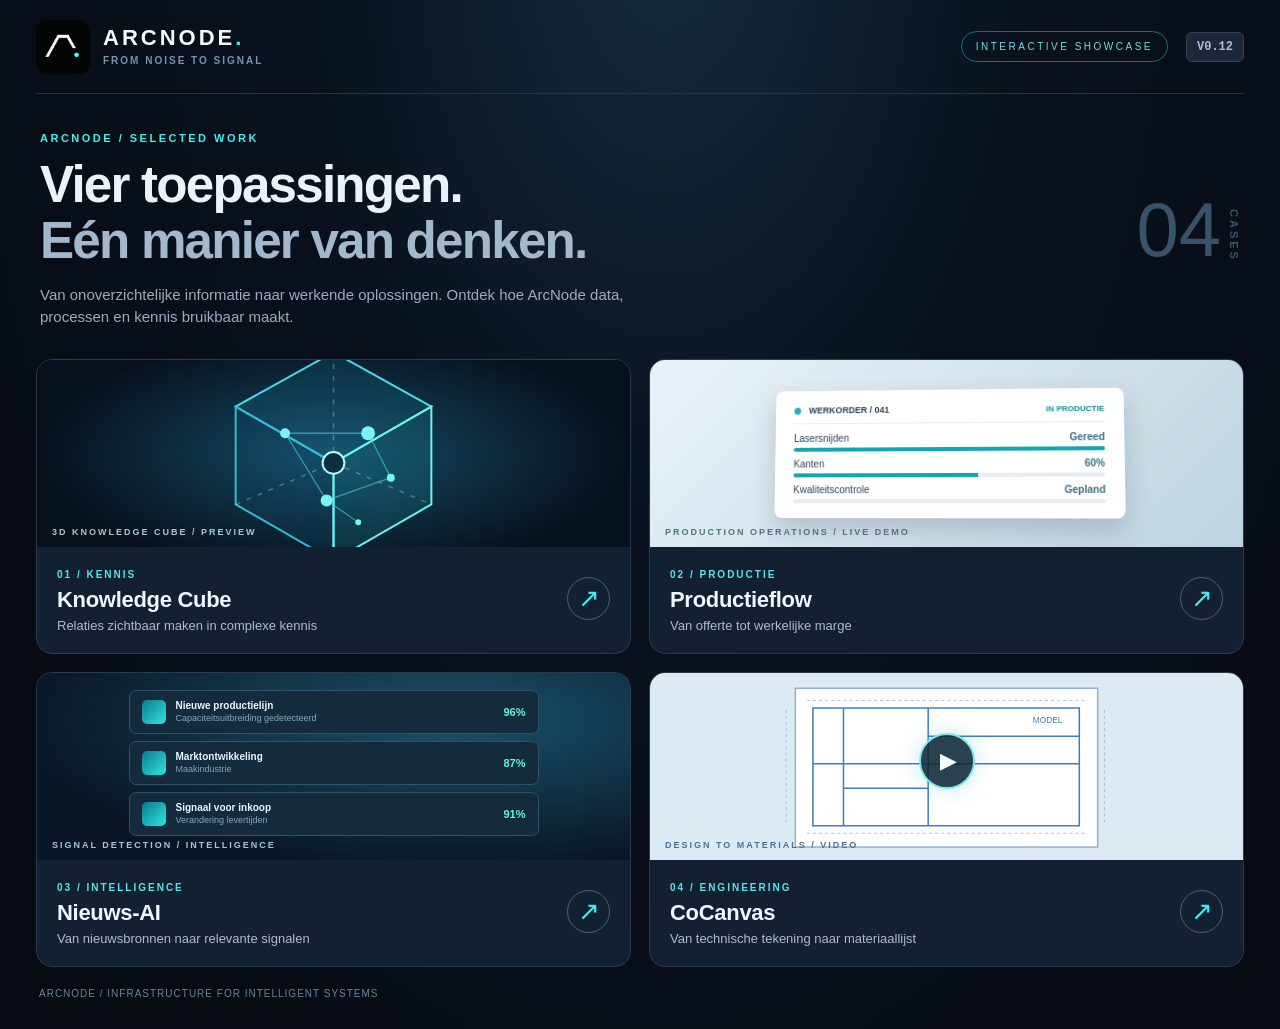
==== showcase/index.html @ 4f893fad "Fix showcase folder structure" ====
<!DOCTYPE html>
<html lang="nl">
<head>
  <meta charset="UTF-8" />
  <meta name="viewport" content="width=device-width,initial-scale=1,viewport-fit=cover" />
  <meta name="theme-color" content="#070c13" />
  <title>ArcNode — Showcase v0.12</title>
  <link rel="icon" href="assets/arcnode-logo.png" type="image/png" />
  <link rel="stylesheet" href="assets/app.css?v=12" />
  <link rel="stylesheet" href="assets/news.css?v=12" />
  <script defer src="assets/news.js?v=12-hetzner-1"></script>
  <link rel="stylesheet" href="assets/cube.css?v=12" />
  <script defer src="assets/cube.js?v=12"></script>
  <script defer src="assets/app.js?v=12"></script>
</head>
<body>
  <div class="app-root">
    <header class="site-header">
      <button id="brand-home" class="brand-mark" type="button" aria-label="Ga naar ArcNode overzicht">
        <img src="assets/arcnode-logo.png" alt="Origineel ArcNode beeldmerk" width="50" height="50" />
        <span class="brand-wordmark">ARCNODE<span class="brand-period">.</span><small>FROM NOISE TO SIGNAL</small></span>
      </button>
      <div class="header-right"><span class="header-label">INTERACTIVE SHOWCASE</span><span id="version-label" class="version-label">V0.12</span></div>
    </header>
    <main>
      <section id="home-view" class="view" aria-label="ArcNode hoofdscherm">
        <div class="home-heading">
          <div><div class="overline">ARCNODE / SELECTED WORK</div><h1>Vier toepassingen.<br /><span>Eén manier van denken.</span></h1>
          <p>Van onoverzichtelijke informatie naar werkende oplossingen. Ontdek hoe ArcNode data, processen en kennis bruikbaar maakt.</p></div>
          <div class="home-counter"><strong>04</strong><span>CASES</span></div>
        </div>
        <div class="case-grid">
          <button type="button" class="case-card case-cube" data-case="cube">
            <div class="card-illustration cube-ill">
              <svg viewBox="0 0 600 245" preserveAspectRatio="xMidYMid slice" aria-hidden="true">
                <defs><radialGradient id="cube-glow"><stop stop-color="#154964"/><stop offset="1" stop-color="#07111d"/></radialGradient></defs>
                <rect width="600" height="245" fill="url(#cube-glow)"/>
                <g transform="translate(0,-1)">
                  <polygon points="300,21 399,76 300,133 201,76" fill="#1b99b5" fill-opacity=".14" stroke="#4ad8e9" stroke-width="2"/>
                  <polygon points="201,76 300,133 300,232 201,175" fill="#14779e" fill-opacity=".12" stroke="#35b9d4" stroke-width="2"/>
                  <polygon points="399,76 300,133 300,232 399,175" fill="#24d0d7" fill-opacity=".12" stroke="#6af4ef" stroke-width="2"/>
                  <path d="M300 21V133M201 175L300 133 399 175M300 232V133" stroke="#9cfbfa" stroke-width="1.5" stroke-dasharray="5 7" opacity=".32" fill="none"/>
                  <path d="M251 103L335 103 358 148 293 171 251 103M293 171L325 193" fill="none" stroke="#53d9e3" stroke-opacity=".55" stroke-width="1.3"/>
                  <g fill="#79f4f6"><circle cx="251" cy="103" r="5"/><circle cx="335" cy="103" r="7"/><circle cx="358" cy="148" r="4"/><circle cx="293" cy="171" r="6"/><circle cx="325" cy="193" r="3"/></g>
                  <circle cx="300" cy="133" r="11" fill="#112e40" stroke="#abffff" stroke-width="2"/>
                </g>
              </svg>
              <span class="vis-caption">3D KNOWLEDGE CUBE / PREVIEW</span>
            </div>
            <div class="card-information"><div><small>01 / KENNIS</small><h2>Knowledge Cube</h2><p>Relaties zichtbaar maken in complexe kennis</p></div><span class="card-go">↗</span></div>
          </button>
          <button type="button" class="case-card case-production" data-case="production">
            <div class="card-illustration production-ill"><div class="mini-workstation"><div class="mini-head"><span class="mini-dot"></span><span>WERKORDER / 041</span><span class="mini-status">IN PRODUCTIE</span></div><div class="mini-row"><span>Lasersnijden</span><b>Gereed</b></div><div class="mini-bar"><i style="width:100%"></i></div><div class="mini-row"><span>Kanten</span><b>60%</b></div><div class="mini-bar"><i style="width:60%"></i></div><div class="mini-row"><span>Kwaliteitscontrole</span><b>Gepland</b></div><div class="mini-bar"><i style="width:0%"></i></div></div><span class="vis-caption">PRODUCTION OPERATIONS / LIVE DEMO</span></div>
            <div class="card-information"><div><small>02 / PRODUCTIE</small><h2>Productieflow</h2><p>Van offerte tot werkelijke marge</p></div><span class="card-go">↗</span></div>
          </button>
          <button type="button" class="case-card case-news" data-case="news">
            <div class="card-illustration news-ill"><div class="news-pulse"><div class="news-item"><i></i><div><b>Nieuwe productielijn</b><small>Capaciteitsuitbreiding gedetecteerd</small></div><strong>96%</strong></div><div class="news-item"><i></i><div><b>Marktontwikkeling</b><small>Maakindustrie</small></div><strong>87%</strong></div><div class="news-item"><i></i><div><b>Signaal voor inkoop</b><small>Verandering levertijden</small></div><strong>91%</strong></div></div><span class="vis-caption">SIGNAL DETECTION / INTELLIGENCE</span></div>
            <div class="card-information"><div><small>03 / INTELLIGENCE</small><h2>Nieuws-AI</h2><p>Van nieuwsbronnen naar relevante signalen</p></div><span class="card-go">↗</span></div>
          </button>
          <button type="button" class="case-card case-cocanvas" data-case="cocanvas">
            <div class="card-illustration cocanvas-ill"><div class="schematic"><svg viewBox="0 0 560 245" preserveAspectRatio="xMidYMid meet" aria-hidden="true"><rect x="82" y="20" width="396" height="208" fill="white" stroke="#96b2ce" stroke-width="2"/><g fill="none" stroke="#417eb9" stroke-width="2"><path d="M105 46H454V200H105ZM145 46V200M256 46V200M105 119H454M256 83H454M145 151H256"/></g><g fill="none" stroke="#98b4ca" stroke-width="1" stroke-dasharray="4 4"><path d="M97 36H464M97 210H464M70 48V200M487 48V200"/></g><text x="393" y="65" fill="#4375aa" font-size="11">MODEL</text></svg><span class="video-play">▶</span></div><span class="vis-caption">DESIGN TO MATERIALS / VIDEO</span></div>
            <div class="card-information"><div><small>04 / ENGINEERING</small><h2>CoCanvas</h2><p>Van technische tekening naar materiaallijst</p></div><span class="card-go">↗</span></div>
          </button>
        </div>
        <footer class="home-footer"><span>ARCNODE / INFRASTRUCTURE FOR INTELLIGENT SYSTEMS</span><span></span></footer>
      </section>
      <section id="detail-view" class="view is-hidden" aria-label="Geselecteerde toepassing">
        <div class="detail-toolbar"><button id="go-home" class="back-button" type="button">← Terug naar overzicht</button><span id="detail-kicker" class="detail-kicker"></span></div>
        <div class="detail-heading"><div><h1 id="detail-title"></h1><p id="detail-subtitle"></p></div><div class="detail-tag">ARCNODE / DEMO</div></div>
        <div id="detail-body"></div>
      </section>
    </main>
  </div>
</body>
</html>
---- showcase/assets/app.css ----
:root{font-family:Inter,"Segoe UI",Arial,sans-serif;font-synthesis:none;color:#e9f3fc;background:#070c13;--accent:#42edee;--muted:#9bacc0;--border:#25374b;--ink:#152b3e}*{box-sizing:border-box}body{margin:0;min-height:100vh;background:radial-gradient(ellipse at 52% -7%,#162b3d 0%,#08111d 39%,#070c13 83%)}button,input,select,textarea{font:inherit}button{cursor:pointer}button:focus-visible,input:focus-visible,textarea:focus-visible{outline:3px solid #23d4dc;outline-offset:3px}.app-root{max-width:1440px;margin:0 auto;padding:0 36px 30px}.site-header{min-height:94px;display:flex;align-items:center;justify-content:space-between;border-bottom:1px solid #243446;gap:12px}.brand-mark{display:flex;align-items:center;gap:13px;background:none;color:#f6fbff;border:0;padding:0}.brand-mark img{width:54px;height:54px;object-fit:contain;border-radius:11px}.brand-wordmark{font-weight:700;font-size:22px;letter-spacing:3px;text-align:left;line-height:1.05}.brand-period{color:var(--accent)}.brand-wordmark small{display:block;margin-top:7px;font-size:10px;color:#7595ad;letter-spacing:2.0px;font-weight:600}.header-right{display:flex;align-items:center;gap:18px}.header-label{font-size:10px;letter-spacing:2.5px;color:#74dadd;border:1px solid #286877;padding:9px 14px;border-radius:30px}.version-label{font:700 12px/1 monospace;color:#adbece;background:#1b2839;border:1px solid #324354;border-radius:6px;padding:8px 10px}.view{padding-top:30px}.is-hidden{display:none!important}.home-heading{display:flex;justify-content:space-between;align-items:center;margin:8px 4px 30px}.overline{font-size:11px;color:var(--accent);letter-spacing:2.5px;font-weight:700}.home-heading h1{font-size:clamp(30px,4vw,52px);line-height:1.1;letter-spacing:-1.8px;margin:13px 0 14px;font-weight:650}.home-heading h1 span{color:#a4b8cb}.home-heading p{max-width:650px;color:var(--muted);line-height:1.5;font-size:15px;margin:0}.home-counter{display:flex;align-items:end;gap:7px;color:#385369}.home-counter strong{font-size:76px;line-height:.9;font-weight:300}.home-counter span{font-size:11px;font-weight:600;letter-spacing:3px;writing-mode:vertical-rl;padding-bottom:3px}.case-grid{display:grid;grid-template-columns:repeat(2,minmax(0,1fr));gap:18px}.case-card{text-align:left;color:#ecf7ff;border:1px solid #293b4d;background:#132032;border-radius:16px;overflow:hidden;transition:transform .2s,border-color .2s,box-shadow .2s;padding:0;min-width:0}.case-card:hover{transform:translateY(-3px);border-color:var(--accent);box-shadow:0 10px 32px #00e6ea14}.card-illustration{height:187px;position:relative;overflow:hidden}.card-illustration .vis-caption{position:absolute;bottom:10px;left:15px;color:#a9c5d3;font-size:9px;letter-spacing:2px;font-weight:650}.cube-ill{background:#081321}.cube-ill svg{width:100%;height:100%}.connections{animation:move-lines 8s linear infinite}.glow-nodes circle{transform-box:fill-box;transform-origin:center;animation:pulse 3s ease-in-out infinite}.glow-nodes circle:nth-child(even){animation-delay:-1.25s}.production-ill{background:linear-gradient(135deg,#e9f2f7,#bed4e0);display:flex;align-items:center;justify-content:center}.production-ill .vis-caption{color:#527386}.mini-workstation{width:min(78%,350px);padding:15px 19px;background:white;border-radius:8px;box-shadow:0 12px 25px #213b5536;color:#304458;transform:perspective(700px) rotateX(4deg) rotateY(-4deg)}.mini-head{display:flex;align-items:center;gap:8px;font-size:9px;font-weight:700;border-bottom:1px solid #e6ebef;padding-bottom:8px;margin-bottom:9px}.mini-dot{width:7px;height:7px;border-radius:50%;background:#20b1c0}.mini-status{margin-left:auto;font-size:8px;color:#038f9c}.mini-row{display:flex;justify-content:space-between;margin-top:7px;font-size:10px}.mini-row b{color:#396d7f}.mini-bar{height:4px;background:#e6edf2;border-radius:6px;margin-top:4px;overflow:hidden}.mini-bar i{display:block;background:#10a7b4;height:100%}.news-ill{background:radial-gradient(ellipse at 70% 25%,#18526b,#091625 75%);display:flex;align-items:center;justify-content:center}.news-pulse{width:min(82%,410px)}.news-item{background:#142b3d;border:1px solid #315166;border-radius:7px;margin-bottom:7px;padding:9px 12px;display:flex;align-items:center;gap:10px;animation:news-arrive 6s ease-in-out infinite}.news-item:nth-child(2){animation-delay:-2s}.news-item:nth-child(3){animation-delay:-4s}.news-item>i{width:24px;height:24px;flex:none;border-radius:5px;background:linear-gradient(135deg,#0a7a91,#31e4df)}.news-item>div{display:grid;gap:2px;flex:1}.news-item b{font-size:10px}.news-item small{font-size:9px;color:#89a8bb}.news-item strong{font-size:11px;color:#64f6d3}.cocanvas-ill{background:#dceaf3}.cocanvas-ill .vis-caption{color:#4e7190}.schematic{position:absolute;inset:0;display:flex;justify-content:center}.schematic svg{height:100%;width:100%}.video-play{position:absolute;left:50%;top:47%;transform:translate(-50%,-50%);display:grid;place-items:center;width:56px;height:56px;background:#0a2536dd;border:2px solid #79e6e9;border-radius:50%;font-size:22px;color:white;padding-left:3px;box-shadow:0 0 22px #11a4b53b}.card-information{padding:17px 20px 20px;display:flex;align-items:center;justify-content:space-between;gap:20px}.card-information small{font-size:10px;color:#5de1e3;letter-spacing:2px;font-weight:700}.card-information h2{margin:5px 0 5px;font-size:22px;letter-spacing:-.3px}.card-information p{margin:0;color:#a9bdce;font-size:13px}.card-go{border:1px solid #426477;border-radius:50%;width:43px;height:43px;display:grid;place-items:center;color:var(--accent);font-size:26px;flex-shrink:0}.home-footer{padding:21px 3px 0;display:flex;justify-content:space-between;gap:12px;font-size:10px;letter-spacing:1px;color:#6a859a}.detail-toolbar{display:flex;justify-content:space-between;align-items:center;margin-bottom:19px}.back-button{border:1px solid #365168;border-radius:8px;color:#77eff0;background:#101b2b;padding:12px 15px;font-size:13px}.back-button:hover{border-color:var(--accent)}.detail-kicker,.detail-tag{font-size:10px;letter-spacing:2px;color:#83a2b8}.detail-heading{display:flex;justify-content:space-between;align-items:center;margin-bottom:22px;gap:16px}.detail-heading h1{font-size:32px;margin:0 0 5px;letter-spacing:-.6px}.detail-heading p{color:#a0b5c8;font-size:14px;line-height:1.5;margin:0}.detail-tag{border:1px solid #2d4657;border-radius:30px;padding:9px 12px}.production-frame{background:#edf2f6;border-radius:14px;overflow:hidden;color:var(--ink);border:1px solid #bad0df;box-shadow:0 18px 48px #0005}.production-top{display:flex;justify-content:space-between;align-items:center;padding:14px 25px;background:#fff;border-bottom:1px solid #d5e1e9}.production-top strong{font-size:14px;color:#1c4057;letter-spacing:.3px}.production-top small{font-size:11px;color:#608298}.production-top .prod-badge{font-size:10px;font-weight:700;letter-spacing:1px;color:#047f83;background:#ddf7f4;border-radius:20px;padding:8px 12px}.steps{display:grid;grid-template-columns:repeat(4,minmax(0,1fr));gap:0;background:#f5f9fb;border-bottom:1px solid #d4e0e7}.step{min-width:0;display:flex;align-items:center;gap:9px;padding:17px 18px;border-bottom:3px solid transparent;color:#7a93a7;font-size:12px;font-weight:700}.step span{display:grid;place-items:center;width:28px;height:28px;border:1px solid #cfdae3;border-radius:50%;font-size:11px;flex:none}.step.active{background:#e3f7f8;border-bottom-color:#11b1ba;color:#105c6d}.step.active span{background:#1a9aa8;color:#fff;border-color:#1a9aa8}.step.completed span{background:#cff2ee;border-color:#acf0e6;color:#098879}.work-area{padding:24px 25px 28px;min-height:455px}.work-title{display:flex;justify-content:space-between;align-items:start;gap:16px;margin-bottom:22px}.work-title .meta{font-size:10px;color:#537d92;letter-spacing:1.7px;font-weight:700}.work-title h2{font-size:27px;color:#18344a;letter-spacing:-.7px;margin:5px 0 6px}.work-title p{font-size:13px;line-height:1.5;color:#658195;max-width:780px;margin:0}.work-title .status{background:#def4f4;color:#117984;border-radius:30px;font-size:11px;padding:9px 13px;font-weight:700;white-space:nowrap}.two-col{display:grid;grid-template-columns:minmax(0,1.55fr) minmax(295px,1fr);gap:20px}.white-panel{background:#fff;border:1px solid #d6e1e9;border-radius:11px;padding:21px}.white-panel h3{margin:0 0 17px;font-size:15px;color:#18364a;display:flex;justify-content:space-between}.white-panel h3 small{font-weight:500;color:#718a9c;font-size:11px}.form-grid{display:grid;grid-template-columns:repeat(2,minmax(0,1fr));gap:15px}.form-field{display:flex;flex-direction:column;gap:7px;font-size:12px;color:#546f82;font-weight:650;min-width:0}.form-field input,.form-field textarea{width:100%;background:#f9fbfd;border:1px solid #bfcfdc;border-radius:7px;padding:11px 12px;color:#1d4055;min-height:41px}.form-field input:focus,.form-field textarea:focus{border-color:#0da4ab}.form-field textarea{min-height:92px;resize:vertical}.full-span{grid-column:1/-1}.formula-note{border-top:1px solid #e3edf1;padding-top:14px;margin-top:18px;font-size:11px;color:#7890a0;line-height:1.5}.cost-line,.margin-line{display:flex;justify-content:space-between;align-items:center;gap:10px;padding:10px 0;font-size:13px;border-bottom:1px solid #ebeff3}.cost-line span{color:#637f90}.cost-line strong{color:#244257;white-space:nowrap}.total-line{background:#e9f8f8;border-radius:9px;padding:18px 15px;margin-top:16px}.total-line small{display:block;color:#548491;font-size:11px;margin-bottom:4px}.total-line strong{font-size:29px;color:#0d6f7c;letter-spacing:-.4px}.summary-sub{margin-top:12px;display:flex;justify-content:space-between;gap:10px;font-size:13px;color:#55768a}.summary-sub b{color:#207481}.action-row{display:flex;gap:12px;align-items:center;justify-content:flex-end;margin-top:22px;flex-wrap:wrap}.action-primary,.action-ghost,.action-soft{border-radius:8px;padding:13px 18px;font-size:13px;font-weight:700;border:1px solid transparent}.action-primary{background:#088a94;border-color:#088a94;color:white}.action-primary:hover{background:#04737d}.action-ghost{border-color:#bfd0dd;color:#386176;background:white}.action-soft{background:#e6f4f6;color:#0b7380;border-color:#bce3e6}.kpi-grid{display:grid;grid-template-columns:repeat(3,minmax(0,1fr));gap:12px;margin-bottom:18px}.kpi{border:1px solid #d6e1e8;background:#fff;border-radius:9px;padding:16px 18px}.kpi small{display:block;color:#72899a;font-size:11px;margin-bottom:7px}.kpi strong{color:#163e50;font-size:22px}.process-route{display:grid;gap:10px}.route-row{display:flex;align-items:center;gap:12px;background:#fff;border:1px solid #dae6ed;border-radius:9px;padding:14px 16px}.route-row .route-number{display:grid;place-items:center;border-radius:7px;background:#dbf5f4;color:#13888d;font-weight:700;width:35px;height:35px;font-size:12px}.route-row div{flex:1}.route-row b{display:block;font-size:13px;color:#254458}.route-row small{color:#6c899b;font-size:11px}.route-row .route-time{color:#3b7887;font-size:12px}.instruction{border-left:3px solid #23afba;background:#e7f7f8;padding:13px;color:#476e7e;font-size:12px;margin-top:16px}.breakdown{width:100%;border-collapse:collapse;font-size:13px}.breakdown th{text-align:right;background:#e9f2f6;color:#537a8e;font-size:11px;padding:12px}.breakdown td{padding:14px 12px;text-align:right;border-bottom:1px solid #e8eef2;color:#274b60}.breakdown th:first-child,.breakdown td:first-child{text-align:left}.breakdown tfoot td{background:#eaf6f6;font-weight:800}.warning{color:#bd6337!important}.positive{color:#09887c!important}.note-card{background:#ecf4f8;border:1px solid #d0e0e8;border-radius:10px;padding:17px;font-size:12px;line-height:1.6;color:#5a788a}.actual-grid{display:grid;grid-template-columns:repeat(2,minmax(0,1fr));gap:18px}.margin-summary{display:grid;grid-template-columns:repeat(3,minmax(0,1fr));gap:12px;margin-bottom:20px}.margin-box{background:#fff;border:1px solid #d6e1e9;border-radius:10px;padding:17px}.margin-box small{display:block;color:#678496;font-size:11px;margin-bottom:8px}.margin-box strong{font-size:23px;color:#1b4258}.case-placeholder{min-height:400px;background:radial-gradient(ellipse at 54% 40%,#17314a,#0a1827 70%);border:1px solid #2d455b;border-radius:14px;display:flex;flex-direction:column;justify-content:center;align-items:center;text-align:center;padding:35px;gap:16px}.case-placeholder h2{font-size:26px;margin:0}.case-placeholder p{max-width:610px;font-size:14px;color:#b7c7d7;line-height:1.65;margin:0}.case-placeholder .placeholder-label{font-size:10px;letter-spacing:2px;color:#7deded;border:1px solid #337e84;border-radius:20px;padding:9px 14px}.placeholder-icon{font-size:56px;line-height:1;color:#4cecf2}.news-demo{background:#edf3f7;color:#1b3850;padding:24px;border-radius:14px;min-height:390px}.news-heading{display:flex;justify-content:space-between;align-items:center;gap:10px}.news-heading h2{margin:0;font-size:22px}.news-heading small{color:#5e879c}.topic-buttons{display:flex;flex-wrap:wrap;gap:10px;margin:18px 0}.topic-buttons button{border:1px solid #bed0dc;background:white;color:#41687d;border-radius:7px;padding:10px 14px;font-size:12px}.topic-buttons button.selected{background:#056f83;color:white;border-color:#056f83}.story-grid{display:grid;grid-template-columns:repeat(2,minmax(0,1fr));gap:14px}.story{background:#fff;border:1px solid #d2e1ea;border-radius:10px;padding:19px}.story small{font-size:11px;color:#008e93;font-weight:700}.story h3{font-size:17px;margin:9px 0}.story p{font-size:13px;color:#647d8c;line-height:1.45}.story footer{font-size:11px;color:#8aa1b0;border-top:1px solid #e1eaef;padding-top:12px;margin-top:15px}.video-area{min-height:400px;background:#e8f1f7;border-radius:14px;display:grid;place-items:center;color:#2b5978;text-align:center;padding:28px}.video-area h2{font-size:28px;margin:0 0 8px}.video-area p{max-width:580px;line-height:1.6;margin:0 auto;color:#68869b}.video-area video{width:100%;max-height:650px}.product-footer{padding:17px 24px;color:#92a8ba;display:flex;justify-content:space-between;gap:10px;font-size:10px;letter-spacing:1px}.product-footer b{color:#53e5e5}.focus-num{font-variant-numeric:tabular-nums}@keyframes move-lines{to{stroke-dashoffset:-90}}@keyframes pulse{50%{opacity:.6;transform:scale(1.18)}}@keyframes news-arrive{50%{transform:translateX(5px);border-color:#4398a6}}
@media(max-width:850px){.app-root{padding:0 18px 22px}.card-illustration{height:152px}.home-counter{display:none}.two-col{grid-template-columns:1fr}.work-area{padding:17px}.steps .step{padding:11px 9px;font-size:11px;gap:5px}.step span{width:23px;height:23px}.detail-heading h1{font-size:28px}.work-title h2{font-size:25px}}
@media(max-width:600px){.site-header{min-height:75px}.brand-mark img{width:42px;height:42px}.brand-wordmark{font-size:16px;letter-spacing:2px}.brand-wordmark small{font-size:7px}.header-label{display:none}.home-heading h1{font-size:31px}.case-grid{gap:10px}.card-illustration{height:135px}.card-information{padding:12px}.card-information h2{font-size:17px}.card-information p{font-size:11px}.card-information small{font-size:8px;letter-spacing:1px}.card-go{display:none}.home-footer{display:block;font-size:9px;line-height:1.8}.detail-tag{display:none}.step{justify-content:center;flex-direction:column;text-align:center;gap:5px!important;padding:10px 4px!important;font-size:10px!important}.production-top{padding:13px}.production-top small{display:none}.work-title{flex-direction:column}.form-grid,.actual-grid{grid-template-columns:1fr}.kpi-grid,.margin-summary{grid-template-columns:repeat(2,minmax(0,1fr))}.kpi strong,.margin-box strong{font-size:18px}.story-grid{grid-template-columns:1fr}.breakdown{font-size:11px}.breakdown th,.breakdown td{padding:10px 5px}.product-footer{display:block}}
@media(prefers-reduced-motion:reduce){.case-card,.connections,.glow-nodes circle,.news-item{animation:none!important;transition:none!important}}
@media(max-width:600px){.detail-toolbar{align-items:flex-start;flex-direction:column;gap:11px}.step{overflow-wrap:anywhere;min-width:0;font-size:9px!important}.product-footer span{display:block;margin-top:5px}}
---- showcase/assets/news.css ----
/* ArcNode Nieuws-AI v0.9 — light, quiet source-first layout */
.news-detail-mode .detail-heading{display:none}
.news-detail-mode .detail-toolbar{margin-bottom:13px}
.news-workspace{--text:#1b374c;--sub:#678498;--line:#d9e5eb;--accent:#008c9b;color:var(--text);background:#fff;border:1px solid #a9c3d0;border-radius:11px;overflow:hidden;box-shadow:0 13px 35px #0003}
.news-workspace *{box-sizing:border-box}.news-workspace button,.news-workspace input{font:inherit}
.news-strip{background:#fff;display:flex;justify-content:space-between;align-items:center;padding:14px 20px;border-bottom:1px solid var(--line);gap:10px}.news-strip>div{display:grid;gap:3px}.news-eyebrow{font-size:10px;color:#168c9b;letter-spacing:1.1px;font-weight:750}.news-strip strong{font-size:18px;font-weight:750}.news-strip strong span{font-weight:450;color:#7890a2}.news-strip>#signal-count{font-size:12px;color:#678396;white-space:nowrap}
.news-columns{display:grid;grid-template-columns:minmax(0,1fr) minmax(0,.98fr);align-items:stretch;min-height:600px}
.news-left{min-width:0;background:#f7fafb;border-right:1px solid var(--line)}.news-right{min-width:0;background:#fff;padding:0 17px 18px;display:flex;flex-direction:column;gap:0}
.signals-toolbar{display:flex;align-items:center;gap:14px;padding:15px 15px 8px}.signal-search{flex:1;min-width:80px}.signal-search input{display:block;width:100%;min-height:37px;border-radius:6px;padding:8px 10px;border:1px solid #b9cdd9;background:#fff;color:#1a394c;font-size:13px}.signal-threshold{display:flex;gap:7px;align-items:center;font-size:11px;color:#647e91;white-space:nowrap}.signal-threshold output{color:#087f8d;font-weight:800}.signal-threshold input{width:72px;accent-color:#029ca8}.visually-hidden{position:absolute;height:1px;width:1px;overflow:hidden;clip:rect(0,0,0,0);white-space:nowrap}
.signal-categories{display:flex;flex-wrap:wrap;gap:5px;padding:4px 15px 13px;border-bottom:1px solid var(--line)}.signal-categories button{border:1px solid #c8dce5;background:#fff;color:#577588;border-radius:5px;padding:6px 9px;font-size:11px;cursor:pointer}.signal-categories button.active{color:#fff;background:#0c4155;border-color:#0c4155}.signal-categories button:hover{border-color:#08a9b3}
.signal-list{display:grid;gap:7px;max-height:650px;overflow:auto;padding:12px}.signal-card{background:#fff;border:1px solid #d7e3e9;border-radius:7px;overflow:hidden}.signal-card.selected{border-color:#0fb8c6;box-shadow:inset 3px 0 #0bb9c3}.signal-select{display:grid;gap:7px;text-align:left;color:inherit;border:0;width:100%;padding:12px 15px;background:transparent;cursor:pointer}.signal-select:hover{background:#f2fbfc}.signal-top{display:flex;justify-content:space-between;align-items:center;gap:8px}.signal-category{background:#e7f4f7;color:#137a89;font-size:10px;font-weight:750;padding:3px 7px;border-radius:4px}.signal-confidence{font-size:11px;color:#0e7181;font-weight:800}.signal-title{font-size:14px;line-height:1.35;color:#17344a;letter-spacing:-.1px}.signal-meta{font-size:11px;color:#8a9fac}.signal-reason{border-top:1px solid #e7edf0;padding-top:7px;font-size:12px;color:#547284;line-height:1.45}
.source-title{font-size:10px;letter-spacing:1.2px;color:#16889a;font-weight:800;padding:17px 0 10px}.source-browser{border:1px solid #d4e1e7;border-radius:8px;overflow:hidden;background:white}.browser-top{display:flex;align-items:center;gap:9px;background:#f1f5f7;border-bottom:1px solid #d7e4e9;padding:9px 11px;font-size:11px}.browser-dot{width:8px;height:8px;border-radius:50%;background:#24b0b7;flex:none}.browser-domain{white-space:nowrap;overflow:hidden;text-overflow:ellipsis;color:#5b7487;flex:1}.browser-top a{color:#067988;text-decoration:none;font-weight:700;white-space:nowrap}.browser-top a:hover{text-decoration:underline}.article-frame{display:block;border:0;width:100%;height:310px;background:#fff}.source-empty{color:#7691a1;padding:40px 15px;text-align:center;font-size:12px}
.sector-panel{margin-top:17px;border:1px solid #d9e5eb;border-radius:8px;background:#fbfdfe;overflow:hidden}.sector-title{display:flex;align-items:center;justify-content:space-between;padding:14px 14px 10px}.sector-title>div{display:grid;gap:5px}.sector-title strong{font-size:15px}.sector-title>a{color:#11899a;text-decoration:none;font-size:17px}.sector-eyebrow{font-size:10px;letter-spacing:1.1px;color:#1090a1;font-weight:800}.sector-metrics{display:grid;grid-template-columns:repeat(3,minmax(0,1fr));padding:0 12px 10px;gap:7px}.metric{display:grid;gap:6px;border:1px solid #deeaee;border-radius:6px;background:white;padding:12px 9px;text-decoration:none}.metric:hover{border-color:#36b8c3;background:#f6fbfc}.metric small{font-size:10px;line-height:1.25;color:#658093}.metric strong{font-size:22px;color:#047e8a;line-height:1.05}.metric span{font-size:9px;line-height:1.35;color:#7a93a0}.sector-source{font-size:10px;color:#7290a0;padding:6px 14px 14px}
@media(max-width:920px){.news-columns{grid-template-columns:1fr}.news-left{border-right:0;border-bottom:1px solid var(--line)}.news-right{padding:0 14px 14px}.signal-list{max-height:450px}.article-frame{height:350px}}
@media(max-width:580px){.news-strip{padding:12px}.news-strip strong{font-size:15px}.news-strip strong span{display:block;font-size:12px}.signals-toolbar{padding:12px;flex-wrap:wrap}.signal-categories{padding:3px 12px 10px}.signal-list{padding:9px;max-height:none}.signal-select{padding:10px}.signal-title{font-size:13px}.article-frame{height:300px}.sector-metrics{grid-template-columns:repeat(3,minmax(0,1fr));gap:5px}.metric{padding:9px 6px}.metric strong{font-size:18px}.metric small{font-size:9px}.metric span{font-size:8px}}

/* Automated screenshot viewer: publisher rendering is captured by a local browser */
.source-image-wrap{position:relative;background:#eaf0f4;min-height:295px;display:flex;align-items:center;justify-content:center;flex-direction:column;padding:0}
.preview-message{font-size:12px;color:#657c8a;padding:20px;text-align:center}
.preview-retry{font:inherit;color:#097a8a;border:1px solid #9acbd1;background:#fff;border-radius:6px;padding:8px 12px;cursor:pointer;margin-bottom:14px}
.preview-enlarge{border:0;background:transparent;width:100%;padding:0;cursor:zoom-in;display:block;text-align:center}
.preview-enlarge[hidden]{display:none}
.article-screenshot{width:100%;height:340px;display:block;object-fit:cover;object-position:top;background:#fff}
.screenshot-modal{position:fixed;inset:0;z-index:5000;background:rgba(3,11,19,.87);display:flex;justify-content:center;align-items:center;padding:20px}
.screenshot-modal-panel{max-width:min(950px,95vw);max-height:94vh;background:#fff;border-radius:8px;display:flex;flex-direction:column;overflow:hidden;width:100%}
.screenshot-modal-top{display:flex;justify-content:space-between;align-items:center;gap:20px;background:#f1f5f7;padding:10px 14px}
.screenshot-modal-top a{font-size:13px;color:#08798b;text-decoration:none}
.screenshot-modal-top button{font:inherit;border:1px solid #b9d4dd;border-radius:5px;background:white;color:#183849;padding:8px 13px;cursor:pointer}
.screenshot-modal-panel>img{object-fit:contain;object-position:top;width:100%;min-height:0;overflow:auto}
@media(max-width:580px){.article-screenshot{height:280px}.source-image-wrap{min-height:240px}.screenshot-modal{padding:8px}}
---- showcase/assets/cube.css ----
/* ArcNode Knowledge Cube / visually independent, touch-first 3D knowledge map */
.cube-shell{border:1px solid #314b62;background:#070f1b;border-radius:14px;overflow:hidden;color:#eaf7ff;box-shadow:0 20px 55px #0004}
.cube-head{padding:18px 22px;display:flex;justify-content:space-between;align-items:center;gap:14px;background:linear-gradient(115deg,#102c3b,#0b1728 55%,#111d35)}
.cube-head-copy{display:grid;gap:5px}.cube-head-copy b{font-size:18px;letter-spacing:.3px}.cube-kicker{font-size:10px;color:#48dde8;letter-spacing:2.1px;font-weight:700}.cube-head-meta{font-size:10px;color:#91a9c0;letter-spacing:1px;white-space:nowrap}
.cube-layout{display:grid;grid-template-columns:minmax(0,1fr) 285px;min-height:580px;border-top:1px solid #294157}
.cube-stage{min-width:0;position:relative;min-height:580px;background:radial-gradient(ellipse at 50% 49%,#173a50 0%,#0b2134 47%,#060d19 95%);overflow:hidden}
.cube-canvas{display:block;touch-action:none;width:100%;height:100%;cursor:grab;outline:none}.cube-canvas.is-grabbing{cursor:grabbing}
.cube-toolbar{position:absolute;left:15px;top:15px;right:15px;display:flex;flex-wrap:wrap;gap:6px;pointer-events:none}
.cube-chip{pointer-events:auto;color:#9db9ca;background:#0c1f32eb;border:1px solid #294c62;border-radius:6px;padding:8px 10px;font-size:11px;cursor:pointer;white-space:nowrap;font-family:inherit}
.cube-chip.active{color:#d9fdff;border-color:#1bc6ce;background:#123c4c}.cube-chip:hover{border-color:#37bcca}
.cube-bottom{position:absolute;bottom:15px;left:15px;right:15px;display:flex;align-items:end;justify-content:space-between;gap:10px;pointer-events:none}
.cube-hint{color:#91b4c5;font-size:10px;line-height:1.65;letter-spacing:.2px;max-width:300px;background:#081726b8;padding:9px 12px;border:1px solid #24445a;border-radius:7px}
.cube-controls{pointer-events:auto;display:flex;gap:6px}.cube-control{border:1px solid #356175;border-radius:7px;background:#0b2030e8;color:#d3f7ff;padding:8px 11px;min-height:37px;font-size:12px;font-family:inherit;cursor:pointer}
.cube-control:hover{border-color:#31cfdb}.cube-control.active{color:#55e2eb;border-color:#1aa2b3}
.cube-inspector{padding:20px 19px 17px;border-left:1px solid #263a51;background:#0c1828;display:flex;flex-direction:column;gap:15px}
.cube-inspector-meta{font-size:10px;letter-spacing:1.3px;color:#7391a8}.cube-node-group{font-size:11px;display:inline-flex;align-items:center;gap:7px;color:#8ecad5}.cube-node-group:before{content:'';width:8px;height:8px;border-radius:50%;background:var(--node-accent,#32c9d3)}
.cube-inspector h2{font-size:23px;line-height:1.16;letter-spacing:-.5px;margin:0;color:#f3fbff}.cube-node-desc{color:#b6cadd;font-size:12px;line-height:1.7;margin:0}
.cube-inspector h3{margin:0 0 9px;color:#7a9cb0;font-size:10px;font-weight:700;letter-spacing:1.4px}
.cube-link-list{display:grid;gap:5px}.cube-related{width:100%;text-align:left;border:1px solid #273e53;background:#12283a;padding:10px 10px;color:#d0e7f1;border-radius:7px;cursor:pointer;font-family:inherit;font-size:11px;line-height:1.45;display:flex;justify-content:space-between;align-items:center;gap:5px}.cube-related span{color:#49d9df;font-size:14px}.cube-related:hover{border-color:#36cad0;background:#16374a}
.cube-inspector-foot{margin-top:auto;border-top:1px solid #294050;padding-top:12px;color:#7592a8;font-size:10px;line-height:1.55}.cube-note{background:#102435;border-left:2px solid #20aab5;padding:12px;color:#a8c7d7;font-size:11px;line-height:1.6}
.cube-focus-row{display:flex;gap:7px;flex-wrap:wrap}.cube-focus-btn{cursor:pointer;border:1px solid #2b6271;border-radius:6px;background:#123142;color:#b9f6fa;padding:9px;font-size:10px;font-family:inherit;line-height:1.4}
.cube-focus-btn:hover{background:#1a4c5e}
@media(max-width:900px){.cube-layout{grid-template-columns:minmax(0,1fr) 245px}.cube-stage{min-height:525px}.cube-inspector{padding:15px}}
@media(max-width:650px){.cube-head{padding:15px}.cube-head-meta{display:none}.cube-layout{grid-template-columns:1fr}.cube-stage{height:450px;min-height:450px}.cube-inspector{border-left:0;border-top:1px solid #294050;min-height:250px}.cube-toolbar{top:10px;left:10px;right:10px}.cube-chip{padding:7px;font-size:10px}.cube-hint{font-size:9px;padding:7px 9px}.cube-control{padding:7px 10px}.cube-inspector h2{font-size:20px}}
@media(prefers-reduced-motion:reduce){.cube-canvas{scroll-behavior:auto}}
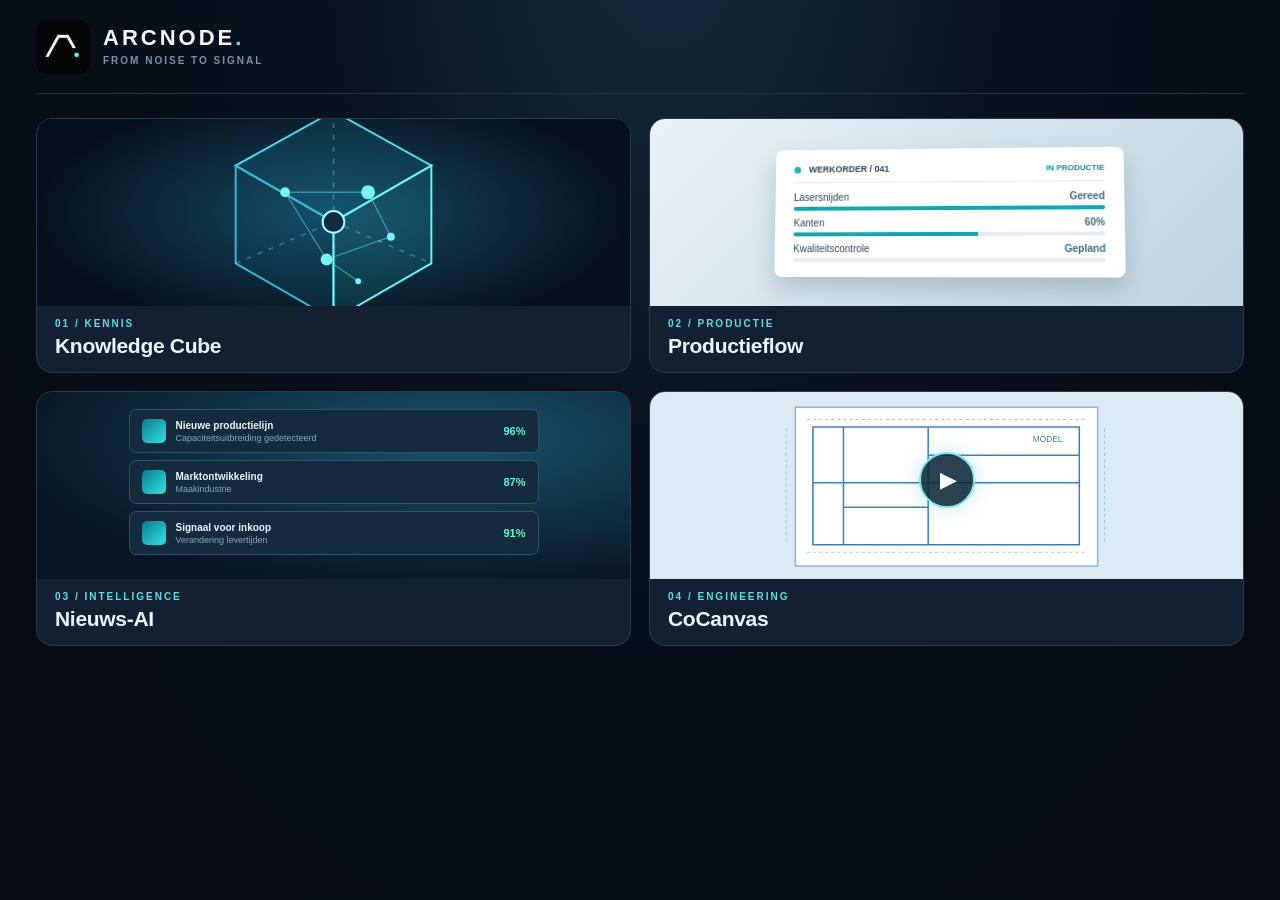
==== commit 03cfc29d: "Add files via upload" ====
--- a/showcase/index.html
+++ b/showcase/index.html
@@ -4,7 +4,7 @@
   <meta charset="UTF-8" />
   <meta name="viewport" content="width=device-width,initial-scale=1,viewport-fit=cover" />
   <meta name="theme-color" content="#070c13" />
-  <title>ArcNode — Showcase v0.12</title>
+  <title>ArcNode</title>
   <link rel="icon" href="assets/arcnode-logo.png" type="image/png" />
   <link rel="stylesheet" href="assets/app.css?v=12" />
   <link rel="stylesheet" href="assets/news.css?v=12" />
@@ -12,6 +12,19 @@
   <link rel="stylesheet" href="assets/cube.css?v=12" />
   <script defer src="assets/cube.js?v=12"></script>
   <script defer src="assets/app.js?v=12"></script>
+  <style>
+    /* Minimal landing page: brand and four clear, fully clickable previews. */
+    #home-view { padding-top: 24px; }
+    #home-view .card-information { padding: 12px 18px 14px; display: block; }
+    #home-view .card-information small { display: block; font-size: 10px; }
+    #home-view .card-information h2 { margin: 5px 0 0; font-size: 21px; line-height: 1.15; }
+    @media (max-width: 600px) {
+      #home-view { padding-top: 18px; }
+      #home-view .card-information { padding: 10px 12px 12px; }
+      #home-view .card-information small { font-size: 8px; }
+      #home-view .card-information h2 { font-size: 17px; line-height: 1.2; }
+    }
+  </style>
 </head>
 <body>
   <div class="app-root">
@@ -20,15 +33,9 @@
         <img src="assets/arcnode-logo.png" alt="Origineel ArcNode beeldmerk" width="50" height="50" />
         <span class="brand-wordmark">ARCNODE<span class="brand-period">.</span><small>FROM NOISE TO SIGNAL</small></span>
       </button>
-      <div class="header-right"><span class="header-label">INTERACTIVE SHOWCASE</span><span id="version-label" class="version-label">V0.12</span></div>
     </header>
     <main>
       <section id="home-view" class="view" aria-label="ArcNode hoofdscherm">
-        <div class="home-heading">
-          <div><div class="overline">ARCNODE / SELECTED WORK</div><h1>Vier toepassingen.<br /><span>Eén manier van denken.</span></h1>
-          <p>Van onoverzichtelijke informatie naar werkende oplossingen. Ontdek hoe ArcNode data, processen en kennis bruikbaar maakt.</p></div>
-          <div class="home-counter"><strong>04</strong><span>CASES</span></div>
-        </div>
         <div class="case-grid">
           <button type="button" class="case-card case-cube" data-case="cube">
             <div class="card-illustration cube-ill">
@@ -45,24 +52,23 @@
                   <circle cx="300" cy="133" r="11" fill="#112e40" stroke="#abffff" stroke-width="2"/>
                 </g>
               </svg>
-              <span class="vis-caption">3D KNOWLEDGE CUBE / PREVIEW</span>
+              
             </div>
-            <div class="card-information"><div><small>01 / KENNIS</small><h2>Knowledge Cube</h2><p>Relaties zichtbaar maken in complexe kennis</p></div><span class="card-go">↗</span></div>
+            <div class="card-information"><div><small>01 / KENNIS</small><h2>Knowledge Cube</h2></div></div>
           </button>
           <button type="button" class="case-card case-production" data-case="production">
-            <div class="card-illustration production-ill"><div class="mini-workstation"><div class="mini-head"><span class="mini-dot"></span><span>WERKORDER / 041</span><span class="mini-status">IN PRODUCTIE</span></div><div class="mini-row"><span>Lasersnijden</span><b>Gereed</b></div><div class="mini-bar"><i style="width:100%"></i></div><div class="mini-row"><span>Kanten</span><b>60%</b></div><div class="mini-bar"><i style="width:60%"></i></div><div class="mini-row"><span>Kwaliteitscontrole</span><b>Gepland</b></div><div class="mini-bar"><i style="width:0%"></i></div></div><span class="vis-caption">PRODUCTION OPERATIONS / LIVE DEMO</span></div>
-            <div class="card-information"><div><small>02 / PRODUCTIE</small><h2>Productieflow</h2><p>Van offerte tot werkelijke marge</p></div><span class="card-go">↗</span></div>
+            <div class="card-illustration production-ill"><div class="mini-workstation"><div class="mini-head"><span class="mini-dot"></span><span>WERKORDER / 041</span><span class="mini-status">IN PRODUCTIE</span></div><div class="mini-row"><span>Lasersnijden</span><b>Gereed</b></div><div class="mini-bar"><i style="width:100%"></i></div><div class="mini-row"><span>Kanten</span><b>60%</b></div><div class="mini-bar"><i style="width:60%"></i></div><div class="mini-row"><span>Kwaliteitscontrole</span><b>Gepland</b></div><div class="mini-bar"><i style="width:0%"></i></div></div></div>
+            <div class="card-information"><div><small>02 / PRODUCTIE</small><h2>Productieflow</h2></div></div>
           </button>
           <button type="button" class="case-card case-news" data-case="news">
-            <div class="card-illustration news-ill"><div class="news-pulse"><div class="news-item"><i></i><div><b>Nieuwe productielijn</b><small>Capaciteitsuitbreiding gedetecteerd</small></div><strong>96%</strong></div><div class="news-item"><i></i><div><b>Marktontwikkeling</b><small>Maakindustrie</small></div><strong>87%</strong></div><div class="news-item"><i></i><div><b>Signaal voor inkoop</b><small>Verandering levertijden</small></div><strong>91%</strong></div></div><span class="vis-caption">SIGNAL DETECTION / INTELLIGENCE</span></div>
-            <div class="card-information"><div><small>03 / INTELLIGENCE</small><h2>Nieuws-AI</h2><p>Van nieuwsbronnen naar relevante signalen</p></div><span class="card-go">↗</span></div>
+            <div class="card-illustration news-ill"><div class="news-pulse"><div class="news-item"><i></i><div><b>Nieuwe productielijn</b><small>Capaciteitsuitbreiding gedetecteerd</small></div><strong>96%</strong></div><div class="news-item"><i></i><div><b>Marktontwikkeling</b><small>Maakindustrie</small></div><strong>87%</strong></div><div class="news-item"><i></i><div><b>Signaal voor inkoop</b><small>Verandering levertijden</small></div><strong>91%</strong></div></div></div>
+            <div class="card-information"><div><small>03 / INTELLIGENCE</small><h2>Nieuws-AI</h2></div></div>
           </button>
           <button type="button" class="case-card case-cocanvas" data-case="cocanvas">
-            <div class="card-illustration cocanvas-ill"><div class="schematic"><svg viewBox="0 0 560 245" preserveAspectRatio="xMidYMid meet" aria-hidden="true"><rect x="82" y="20" width="396" height="208" fill="white" stroke="#96b2ce" stroke-width="2"/><g fill="none" stroke="#417eb9" stroke-width="2"><path d="M105 46H454V200H105ZM145 46V200M256 46V200M105 119H454M256 83H454M145 151H256"/></g><g fill="none" stroke="#98b4ca" stroke-width="1" stroke-dasharray="4 4"><path d="M97 36H464M97 210H464M70 48V200M487 48V200"/></g><text x="393" y="65" fill="#4375aa" font-size="11">MODEL</text></svg><span class="video-play">▶</span></div><span class="vis-caption">DESIGN TO MATERIALS / VIDEO</span></div>
-            <div class="card-information"><div><small>04 / ENGINEERING</small><h2>CoCanvas</h2><p>Van technische tekening naar materiaallijst</p></div><span class="card-go">↗</span></div>
+            <div class="card-illustration cocanvas-ill"><div class="schematic"><svg viewBox="0 0 560 245" preserveAspectRatio="xMidYMid meet" aria-hidden="true"><rect x="82" y="20" width="396" height="208" fill="white" stroke="#96b2ce" stroke-width="2"/><g fill="none" stroke="#417eb9" stroke-width="2"><path d="M105 46H454V200H105ZM145 46V200M256 46V200M105 119H454M256 83H454M145 151H256"/></g><g fill="none" stroke="#98b4ca" stroke-width="1" stroke-dasharray="4 4"><path d="M97 36H464M97 210H464M70 48V200M487 48V200"/></g><text x="393" y="65" fill="#4375aa" font-size="11">MODEL</text></svg><span class="video-play">▶</span></div></div>
+            <div class="card-information"><div><small>04 / ENGINEERING</small><h2>CoCanvas</h2></div></div>
           </button>
         </div>
-        <footer class="home-footer"><span>ARCNODE / INFRASTRUCTURE FOR INTELLIGENT SYSTEMS</span><span></span></footer>
       </section>
       <section id="detail-view" class="view is-hidden" aria-label="Geselecteerde toepassing">
         <div class="detail-toolbar"><button id="go-home" class="back-button" type="button">← Terug naar overzicht</button><span id="detail-kicker" class="detail-kicker"></span></div>
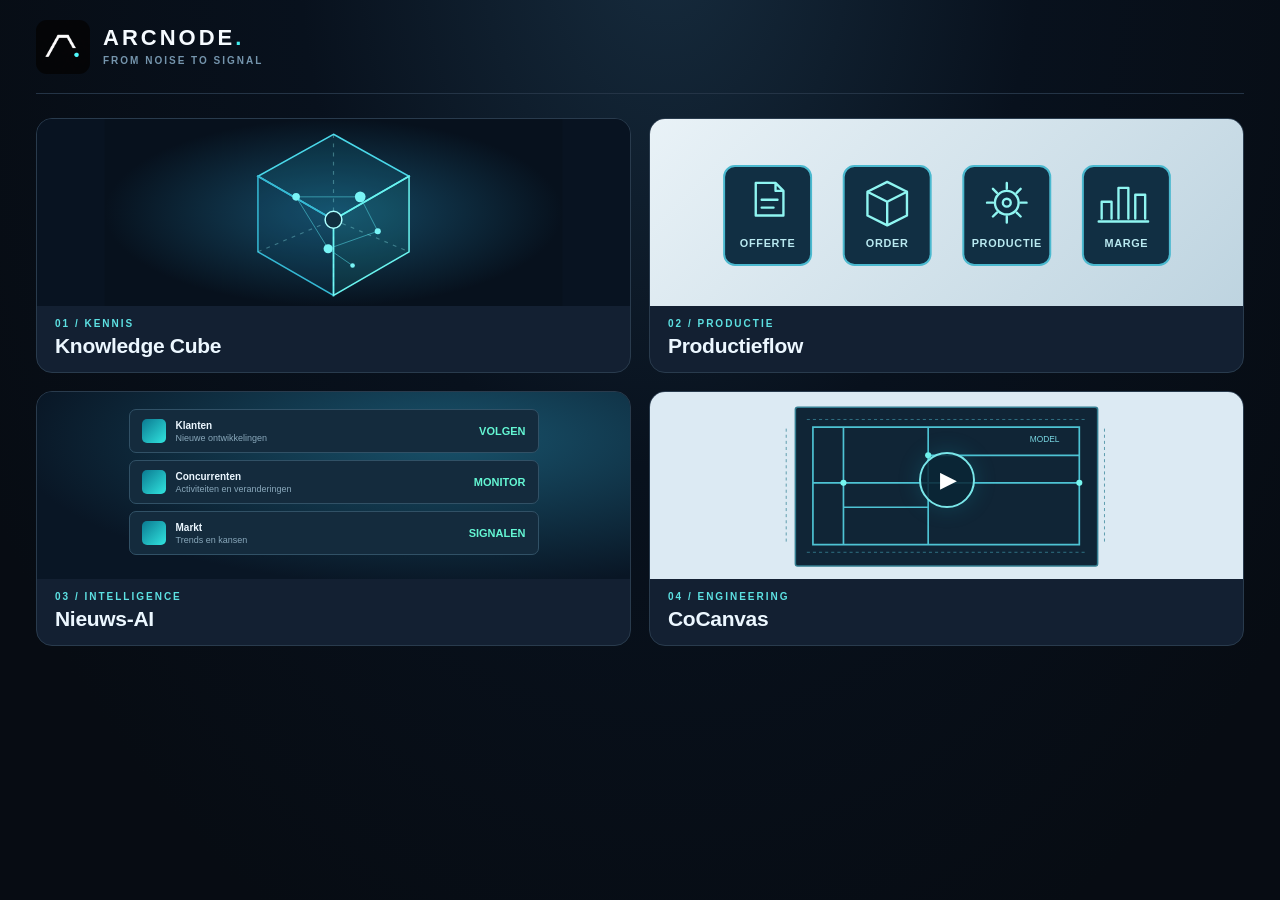
==== commit 8bc10f82: "Add files via upload" ====
--- a/showcase/index.html
+++ b/showcase/index.html
@@ -6,12 +6,12 @@
   <meta name="theme-color" content="#070c13" />
   <title>ArcNode</title>
   <link rel="icon" href="assets/arcnode-logo.png" type="image/png" />
-  <link rel="stylesheet" href="assets/app.css?v=12" />
+  <link rel="stylesheet" href="assets/app.css?v=15-hide-news-kicker" />
   <link rel="stylesheet" href="assets/news.css?v=12" />
   <script defer src="assets/news.js?v=12-hetzner-1"></script>
   <link rel="stylesheet" href="assets/cube.css?v=12" />
   <script defer src="assets/cube.js?v=12"></script>
-  <script defer src="assets/app.js?v=12"></script>
+  <script defer src="assets/app.js?v=14-tablet"></script>
   <style>
     /* Minimal landing page: brand and four clear, fully clickable previews. */
     #home-view { padding-top: 24px; }
@@ -39,7 +39,7 @@
         <div class="case-grid">
           <button type="button" class="case-card case-cube" data-case="cube">
             <div class="card-illustration cube-ill">
-              <svg viewBox="0 0 600 245" preserveAspectRatio="xMidYMid slice" aria-hidden="true">
+              <svg viewBox="0 0 600 245" preserveAspectRatio="xMidYMid meet" aria-hidden="true">
                 <defs><radialGradient id="cube-glow"><stop stop-color="#154964"/><stop offset="1" stop-color="#07111d"/></radialGradient></defs>
                 <rect width="600" height="245" fill="url(#cube-glow)"/>
                 <g transform="translate(0,-1)">
@@ -57,15 +57,43 @@
             <div class="card-information"><div><small>01 / KENNIS</small><h2>Knowledge Cube</h2></div></div>
           </button>
           <button type="button" class="case-card case-production" data-case="production">
-            <div class="card-illustration production-ill"><div class="mini-workstation"><div class="mini-head"><span class="mini-dot"></span><span>WERKORDER / 041</span><span class="mini-status">IN PRODUCTIE</span></div><div class="mini-row"><span>Lasersnijden</span><b>Gereed</b></div><div class="mini-bar"><i style="width:100%"></i></div><div class="mini-row"><span>Kanten</span><b>60%</b></div><div class="mini-bar"><i style="width:60%"></i></div><div class="mini-row"><span>Kwaliteitscontrole</span><b>Gepland</b></div><div class="mini-bar"><i style="width:0%"></i></div></div></div>
+            <div class="card-illustration production-ill">
+              <svg viewBox="0 0 600 245" preserveAspectRatio="xMidYMid meet" aria-hidden="true">
+                <defs><linearGradient id="flow-path"><stop stop-color="#2e94b3"/><stop offset="1" stop-color="#74eee1"/></linearGradient></defs>
+                <path d="M119 125H481" stroke="url(#flow-path)" stroke-width="3" stroke-dasharray="6 7" opacity=".76" />
+                <g stroke="#4bb9cf" stroke-width="2" fill="#112f43">
+                  <rect x="75" y="76" width="88" height="100" rx="11"/>
+                  <rect x="196" y="76" width="88" height="100" rx="11"/>
+                  <rect x="317" y="76" width="88" height="100" rx="11"/>
+                  <rect x="438" y="76" width="88" height="100" rx="11"/>
+                </g>
+                <g fill="none" stroke="#8ff5f1" stroke-width="2.4" stroke-linecap="round" stroke-linejoin="round">
+                  <path d="M107 93h20l8 8v25h-28z M127 93v8h8 M113 110h16 M113 118h12"/>
+                  <path d="M220 102l20-10 20 10v24l-20 10-20-10z M220 102l20 10 20-10 M240 112v24"/>
+                  <circle cx="361" cy="113" r="12"/><circle cx="361" cy="113" r="4"/><path d="M361 93v6 M361 127v6 M341 113h6 M375 113h6 M347 99l4 4 M371 123l4 4 M375 99l-4 4 M351 123l-4 4"/>
+                  <path d="M457 129v-17h10v17 M474 129V98h10v31 M491 129v-24h10v24 M454 132h50"/>
+                </g>
+                <g font-size="11" fill="#b9e9f0" text-anchor="middle" font-family="Arial,sans-serif" font-weight="700" letter-spacing=".7">
+                  <text x="119" y="158">OFFERTE</text><text x="240" y="158">ORDER</text>
+                  <text x="361" y="158">PRODUCTIE</text><text x="482" y="158">MARGE</text>
+                </g>
+              </svg>
+            </div>
             <div class="card-information"><div><small>02 / PRODUCTIE</small><h2>Productieflow</h2></div></div>
           </button>
           <button type="button" class="case-card case-news" data-case="news">
-            <div class="card-illustration news-ill"><div class="news-pulse"><div class="news-item"><i></i><div><b>Nieuwe productielijn</b><small>Capaciteitsuitbreiding gedetecteerd</small></div><strong>96%</strong></div><div class="news-item"><i></i><div><b>Marktontwikkeling</b><small>Maakindustrie</small></div><strong>87%</strong></div><div class="news-item"><i></i><div><b>Signaal voor inkoop</b><small>Verandering levertijden</small></div><strong>91%</strong></div></div></div>
+            <div class="card-illustration news-ill"><div class="news-pulse"><div class="news-item"><i aria-hidden="true"></i><div><b>Klanten</b><small>Nieuwe ontwikkelingen</small></div><strong>VOLGEN</strong></div><div class="news-item"><i aria-hidden="true"></i><div><b>Concurrenten</b><small>Activiteiten en veranderingen</small></div><strong>MONITOR</strong></div><div class="news-item"><i aria-hidden="true"></i><div><b>Markt</b><small>Trends en kansen</small></div><strong>SIGNALEN</strong></div></div></div>
             <div class="card-information"><div><small>03 / INTELLIGENCE</small><h2>Nieuws-AI</h2></div></div>
           </button>
           <button type="button" class="case-card case-cocanvas" data-case="cocanvas">
-            <div class="card-illustration cocanvas-ill"><div class="schematic"><svg viewBox="0 0 560 245" preserveAspectRatio="xMidYMid meet" aria-hidden="true"><rect x="82" y="20" width="396" height="208" fill="white" stroke="#96b2ce" stroke-width="2"/><g fill="none" stroke="#417eb9" stroke-width="2"><path d="M105 46H454V200H105ZM145 46V200M256 46V200M105 119H454M256 83H454M145 151H256"/></g><g fill="none" stroke="#98b4ca" stroke-width="1" stroke-dasharray="4 4"><path d="M97 36H464M97 210H464M70 48V200M487 48V200"/></g><text x="393" y="65" fill="#4375aa" font-size="11">MODEL</text></svg><span class="video-play">▶</span></div></div>
+            <div class="card-illustration cocanvas-ill"><div class="schematic">
+              <svg viewBox="0 0 560 245" preserveAspectRatio="xMidYMid meet" aria-hidden="true">
+                <rect x="82" y="20" width="396" height="208" rx="3" fill="#102536" stroke="#337d90" stroke-width="2"/>
+                <g fill="none" stroke="#4ec3d4" stroke-width="2.2"><path d="M105 46H454V200H105ZM145 46V200M256 46V200M105 119H454M256 83H454M145 151H256"/></g>
+                <g fill="none" stroke="#39869a" stroke-width="1" stroke-dasharray="4 4"><path d="M97 36H464M97 210H464M70 48V200M487 48V200"/></g>
+                <g fill="#76f6ef"><circle cx="145" cy="119" r="4"/><circle cx="256" cy="83" r="4"/><circle cx="454" cy="119" r="4"/></g>
+                <text x="389" y="65" fill="#7ad9e4" font-size="11">MODEL</text>
+              </svg><span class="video-play">▶</span></div></div>
             <div class="card-information"><div><small>04 / ENGINEERING</small><h2>CoCanvas</h2></div></div>
           </button>
         </div>
--- a/showcase/assets/app.css
+++ b/showcase/assets/app.css
@@ -3,3 +3,13 @@
 @media(max-width:600px){.site-header{min-height:75px}.brand-mark img{width:42px;height:42px}.brand-wordmark{font-size:16px;letter-spacing:2px}.brand-wordmark small{font-size:7px}.header-label{display:none}.home-heading h1{font-size:31px}.case-grid{gap:10px}.card-illustration{height:135px}.card-information{padding:12px}.card-information h2{font-size:17px}.card-information p{font-size:11px}.card-information small{font-size:8px;letter-spacing:1px}.card-go{display:none}.home-footer{display:block;font-size:9px;line-height:1.8}.detail-tag{display:none}.step{justify-content:center;flex-direction:column;text-align:center;gap:5px!important;padding:10px 4px!important;font-size:10px!important}.production-top{padding:13px}.production-top small{display:none}.work-title{flex-direction:column}.form-grid,.actual-grid{grid-template-columns:1fr}.kpi-grid,.margin-summary{grid-template-columns:repeat(2,minmax(0,1fr))}.kpi strong,.margin-box strong{font-size:18px}.story-grid{grid-template-columns:1fr}.breakdown{font-size:11px}.breakdown th,.breakdown td{padding:10px 5px}.product-footer{display:block}}
 @media(prefers-reduced-motion:reduce){.case-card,.connections,.glow-nodes circle,.news-item{animation:none!important;transition:none!important}}
 @media(max-width:600px){.detail-toolbar{align-items:flex-start;flex-direction:column;gap:11px}.step{overflow-wrap:anywhere;min-width:0;font-size:9px!important}.product-footer span{display:block;margin-top:5px}}
+
+/* CoCanvas: grote, automatisch herhalende video met HTM-context eronder. */
+.cocanvas-video-area{min-height:0;display:block;padding:12px;text-align:left}
+.cocanvas-video-area video{display:block;width:100%;max-height:650px;height:auto;object-fit:contain;border-radius:8px;background:#fff}
+.cocanvas-context{margin-top:18px;padding:24px 28px;border:1px solid #2d4657;border-radius:14px;background:#111e2e;color:#e9f3fc}
+.cocanvas-context h2{font-size:21px;line-height:1.3;margin:0 0 15px}
+.cocanvas-context p{color:#b7c9d8;font-size:14px;line-height:1.65;margin:0 0 13px;max-width:100ch}
+.cocanvas-context p:last-child{margin-bottom:0}
+.cocanvas-context strong{color:#f3f9fd}
+@media(max-width:850px){.cocanvas-video-area{padding:7px}.cocanvas-context{padding:17px 19px}.cocanvas-context h2{font-size:18px}.cocanvas-context p{font-size:13px}}
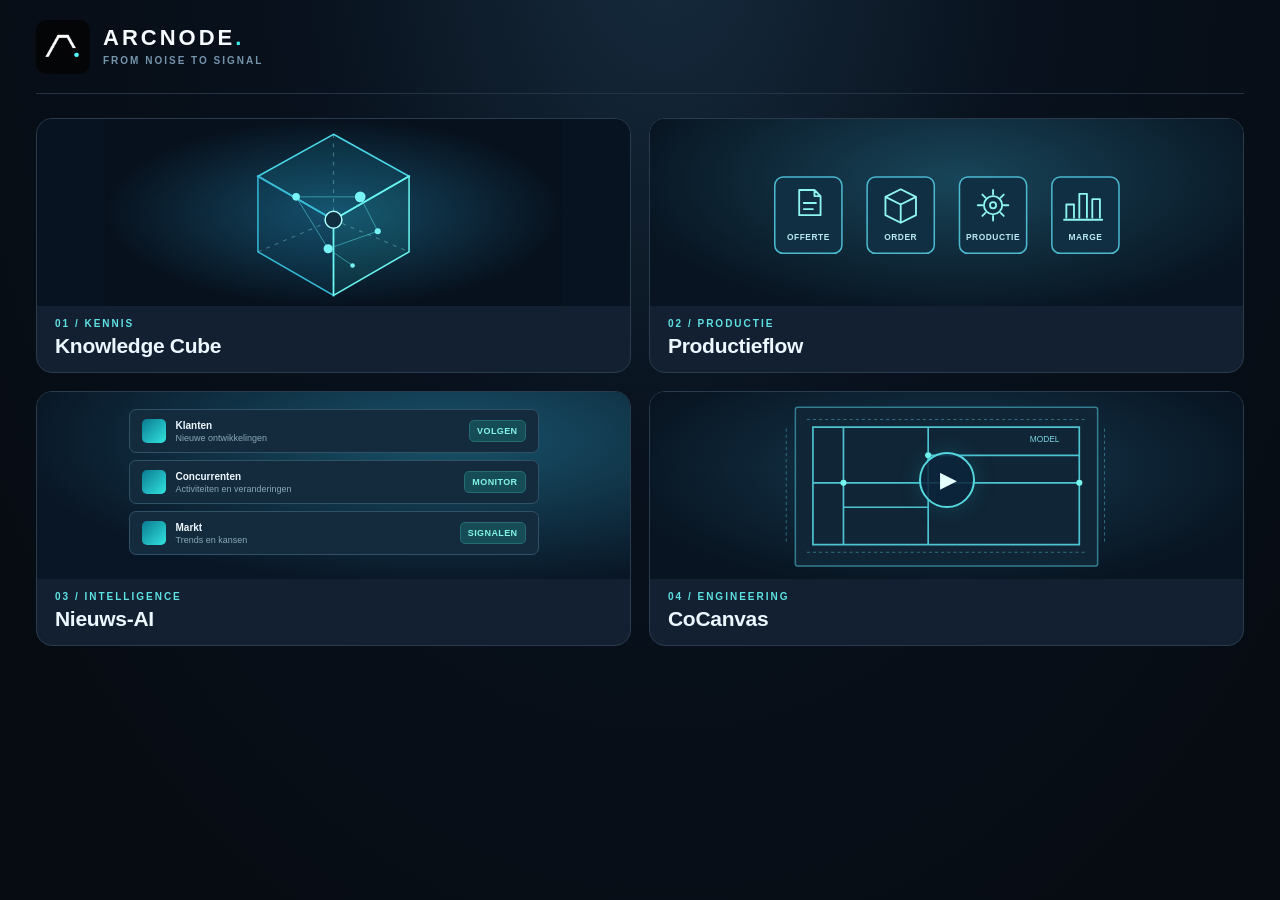
==== commit 67bfcf03: "Add files via upload" ====
--- a/showcase/index.html
+++ b/showcase/index.html
@@ -6,6 +6,8 @@
   <meta name="theme-color" content="#070c13" />
   <title>ArcNode</title>
   <link rel="icon" href="assets/arcnode-logo.png" type="image/png" />
+  <link rel="manifest" href="manifest.webmanifest?v=1" />
+  <link rel="apple-touch-icon" href="assets/pwa-icon-192.png" />
   <link rel="stylesheet" href="assets/app.css?v=15-hide-news-kicker" />
   <link rel="stylesheet" href="assets/news.css?v=12" />
   <script defer src="assets/news.js?v=12-hetzner-1"></script>
--- a/showcase/assets/app.css
+++ b/showcase/assets/app.css
@@ -13,3 +13,76 @@
 .cocanvas-context p:last-child{margin-bottom:0}
 .cocanvas-context strong{color:#f3f9fd}
 @media(max-width:850px){.cocanvas-video-area{padding:7px}.cocanvas-context{padding:17px 19px}.cocanvas-context h2{font-size:18px}.cocanvas-context p{font-size:13px}}
+
+/* Tablet showcase v0.7: detail views give priority to the actual demonstrator. */
+.app-root.in-detail .site-header { display: none; }
+.app-root.in-detail #detail-view { padding-top: 9px; }
+.app-root.in-detail .detail-toolbar { margin-bottom: 12px; }
+#detail-view.compact-detail .detail-heading,
+#detail-view.compact-detail .detail-kicker { display: none; }
+#detail-view.compact-detail .production-frame .work-area { min-height: 0; }
+
+/* Four matching dark preview panels on the overview. */
+.case-card .card-illustration { background-color: #081321; }
+.production-ill { background: radial-gradient(ellipse at 52% 32%,#184559 0%,#081421 78%); }
+.production-ill .mini-workstation {
+  background: #102638; color: #e0f2fa; border: 1px solid #2b6c80;
+  box-shadow: 0 10px 30px #0006, 0 0 26px #29e8ef18;
+}
+.production-ill .mini-head { border-bottom-color: #31586c; }
+.production-ill .mini-row b { color: #83ebe8; }
+.production-ill .mini-bar { background: #263f53; }
+.production-ill .mini-bar i { background: linear-gradient(90deg,#1396b2,#63e8df); }
+.production-ill .mini-status { color: #6cf5e2; }
+.cocanvas-ill { background: radial-gradient(ellipse at 50% 40%,#153a50,#081421 80%); }
+.cocanvas-ill .schematic svg { max-width: 100%; }
+.video-play { background:#0b253bdc; border-color: #55d7df; color: #e6ffff; }
+.news-item strong {
+  font-size: 9px; letter-spacing: .4px; color: #81f4e5;
+  background: #164c56; border: 1px solid #236d73;
+  padding: 5px 7px; border-radius: 5px;
+}
+.cube-ill svg { display: block; max-width: 100%; }
+
+/* The 11-inch tablet in landscape: reduce vertical chrome and whitespace.
+   No fields or steps are removed from the customer-independent production demo. */
+@media (min-width: 851px) and (max-height: 900px) {
+  .app-root.in-detail { padding-bottom: 8px; }
+  .app-root.in-detail .detail-toolbar { margin-bottom: 8px; }
+  .production-top { padding: 8px 16px; }
+  .production-top strong { font-size: 12px; }
+  .production-top .prod-badge { padding: 5px 9px; }
+  .steps .step { padding: 8px 12px; gap: 7px; font-size: 11px; }
+  .steps .step span { width: 23px; height: 23px; }
+  .production-frame .work-area { padding: 11px 15px 13px; }
+  .work-title { margin-bottom: 10px; gap: 9px; }
+  .work-title h2 { margin: 2px 0 3px; font-size: 21px; }
+  .work-title p { font-size: 12px; line-height: 1.3; }
+  .work-title .status { padding: 6px 10px; font-size: 10px; }
+  .white-panel { padding: 12px 14px; }
+  .white-panel h3 { margin-bottom: 10px; font-size: 14px; }
+  .two-col { gap: 12px; }
+  .form-grid { gap: 8px 11px; }
+  .form-field { gap: 4px; font-size: 11px; }
+  .form-field input,.form-field textarea { padding: 6px 9px; min-height: 34px; }
+  .form-field textarea { min-height: 70px; }
+  .formula-note { padding-top: 7px; margin-top: 9px; line-height: 1.35; }
+  .cost-line,.margin-line { padding: 6px 0; }
+  .total-line { margin-top: 9px; padding: 12px; }
+  .total-line strong { font-size: 24px; }
+  .action-row { margin-top: 11px; }
+  .action-primary,.action-ghost,.action-soft { padding: 9px 13px; }
+  .product-footer { padding: 9px 15px; }
+  .kpi-grid,.margin-summary { margin-bottom: 11px; }
+  .kpi,.margin-box { padding: 10px 13px; }
+  .kpi strong,.margin-box strong { font-size: 19px; }
+  .route-row { padding: 9px 12px; }
+  .process-route { gap: 7px; }
+  .instruction { margin-top: 9px; padding: 10px; }
+  .breakdown td { padding: 9px; }
+}
+
+.production-ill > svg { width: 100%; height: 100%; display: block; }
+#detail-view.news-detail-mode #detail-kicker {
+    display: none !important;
+}
